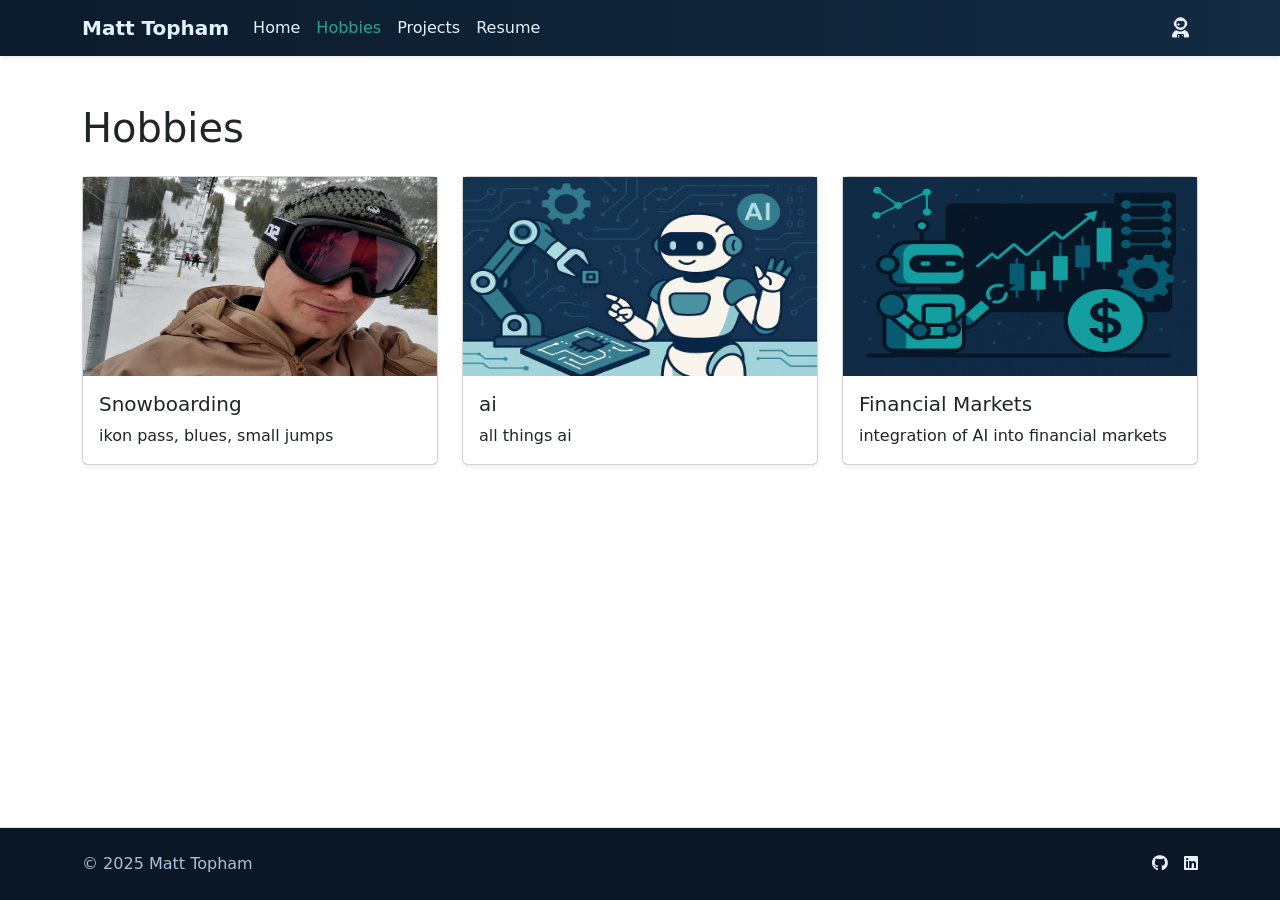
==== views/hobbies.html @ 817da655 "removed submission folder, moved everything up" ====
<!doctype html>
<html lang="en">
<head>
  <meta charset="utf-8" />
  <meta name="viewport" content="width=device-width, initial-scale=1" />
  <title>Hobbies Matt Topham</title>
  <meta name="description" content="Hobbies and interests." />
  <link rel="icon" href="../resources/img/favicon.ico">
  <link href="https://cdn.jsdelivr.net/npm/bootstrap@5.3.3/dist/css/bootstrap.min.css" rel="stylesheet" >
  <link href="https://cdnjs.cloudflare.com/ajax/libs/font-awesome/6.5.2/css/all.min.css" rel="stylesheet" />
  <link rel="stylesheet" href="../resources/css/style.css">
</head>
<body class="d-flex flex-column min-vh-100">
<nav class="navbar navbar-expand-lg navbar-dark bg-body-tertiary sticky-top shadow-sm">

  <div class="container">
    <a class="navbar-brand fw-bold" href="home.html">Matt Topham</a>
    <button class="navbar-toggler" type="button" data-bs-toggle="collapse" data-bs-target="#navMain" aria-controls="navMain" aria-expanded="false" aria-label="Toggle navigation">
      <span class="navbar-toggler-icon"></span>
    </button>
    <div class="collapse navbar-collapse" id="navMain">
      <ul class="navbar-nav me-auto mb-2 mb-lg-0">
        <li class="nav-item">
          <a class="nav-link " href="home.html">Home</a>
        </li>
        <li class="nav-item">
          <a class="nav-link active" href="hobbies.html">Hobbies</a>
        </li>
        <li class="nav-item">
          <a class="nav-link " href="projects.html">Projects</a>
        </li>
         <li class="nav-item">
          <a class="nav-link " href="resume.html">Resume</a>
        </li>
      </ul>
      <ul class="navbar-nav ms-auto">
        <li class="nav-item">
          <a class="nav-link" href="#" title="Profile">
            <i class="fa-solid fa-user-astronaut fa-lg"></i>
          </a>
        </li>
      </ul>
    </div>
  </div>
</nav>
<main class="py-5">
  <div class="container">
    <h1 class="mb-4">Hobbies</h1>

    <div class="row g-4 row-cols-1 row-cols-md-3">
      <!-- Snowboarding -->
      <div class="col">
        <div class="card h-100 shadow-sm hobby-card">
          <a href="https://github.com/thetopham" target="_blank" rel="noopener" aria-label="snowboarding" class="d-block ratio ratio-16x9">
            <img src="../resources/img/img1rectangle.jpg" alt="snowboarding" loading="lazy">
          </a>
          <div class="card-body">
            <h5 class="card-title">Snowboarding</h5>
            <p class="card-text">ikon pass, blues, small jumps</p>
          </div>
        </div>
      </div>

      <!-- AI -->
      <div class="col">
        <div class="card h-100 shadow-sm hobby-card">
          <a href="https://github.com/thetopham/" target="_blank" rel="noopener" aria-label="Open thetopham GitHub" class="d-block ratio ratio-16x9">
            <img src="../resources/img/img5.jpg" alt="ai artwork" loading="lazy">
          </a>
          <div class="card-body">
            <h5 class="card-title">ai</h5>
            <p class="card-text">all things ai</p>
          </div>
        </div>
      </div>

      <!-- Financial Markets -->
      <div class="col">
        <div class="card h-100 shadow-sm hobby-card">
          <a href="https://github.com/thetopham/tradingview-bot" target="_blank" rel="noopener" aria-label="Open tradingview-bot on GitHub" class="d-block ratio ratio-16x9">
            <img src="../resources/img/img6.jpg" alt="ai and financial market artwork" loading="lazy">
          </a>
          <div class="card-body">
            <h5 class="card-title">Financial Markets</h5>
            <p class="card-text">integration of AI into financial markets</p>
          </div>
        </div>
      </div>
    </div>
  </div>
</main>


<footer class="mt-auto py-4 border-top">
  <div class="container d-flex flex-column flex-md-row align-items-center justify-content-between gap-3">
    <span class="text-muted">&copy; 2025 Matt Topham</span>
    <div class="d-flex gap-3">
      <a class="text-decoration-none" href="https://github.com/thetopham" target="_blank" rel="noopener">
        <i class="fa-brands fa-github"></i> <span class="visually-hidden">GitHub</span>
      </a>
      <a class="text-decoration-none" href="https://www.linkedin.com/in/mrtopham" target="_blank" rel="noopener">
        <i class="fa-brands fa-linkedin"></i> <span class="visually-hidden">LinkedIn</span>
      </a>
      
    </div>
  </div>
</footer>
<script src="https://cdn.jsdelivr.net/npm/bootstrap@5.3.3/dist/js/bootstrap.bundle.min.js" ></script>
</body>
</html>
---- resources/css/style.css ----
:root{
  --brand-bg: #0b1b2b;
  --brand-accent: #2aa198;
}

html, body { scroll-behavior: smooth; }

/* navbar theme */
.navbar.bg-body-tertiary {
  background: linear-gradient(90deg, var(--brand-bg), #132b43);
}
.navbar .navbar-brand, .navbar .nav-link, .navbar .nav-link:focus {
  color: #e6f1ff;
}
.navbar .nav-link:hover, .navbar .nav-link.active {
  color: var(--brand-accent);
}

/* Buttons */
.btn-primary {
  background-color: var(--brand-accent);
  border-color: var(--brand-accent);
}
.btn-primary:hover {
  filter: brightness(0.95);
}

/* Home image */
.profile-img{
  width: 260px;
  height: 260px;
  object-fit: cover;
  object-position: center;
}

/* Footer */
footer {
  background-color: #0a1726;
}
footer .text-muted {
  color: #aac1da !important;
}
footer a { color: #e6f1ff; }
footer a:hover { color: var(--brand-accent); }
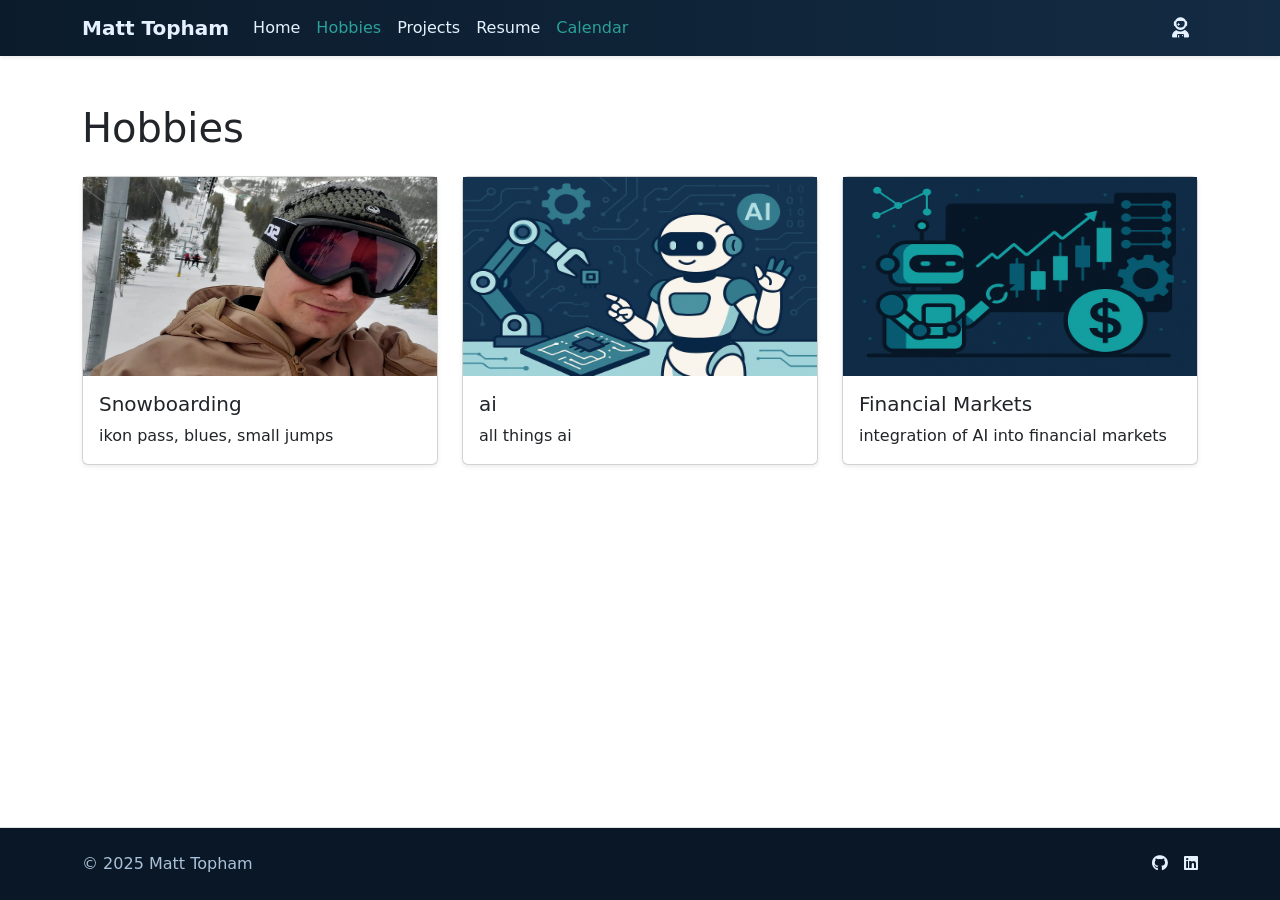
==== commit cae76f74: "Update hobbies.html" ====
--- a/views/hobbies.html
+++ b/views/hobbies.html
@@ -32,6 +32,7 @@
          <li class="nav-item">
           <a class="nav-link " href="resume.html">Resume</a>
         </li>
+         <li class="nav-item"><a class="nav-link active" href="Calendar/index.html">Calendar</a></li>
       </ul>
       <ul class="navbar-nav ms-auto">
         <li class="nav-item">
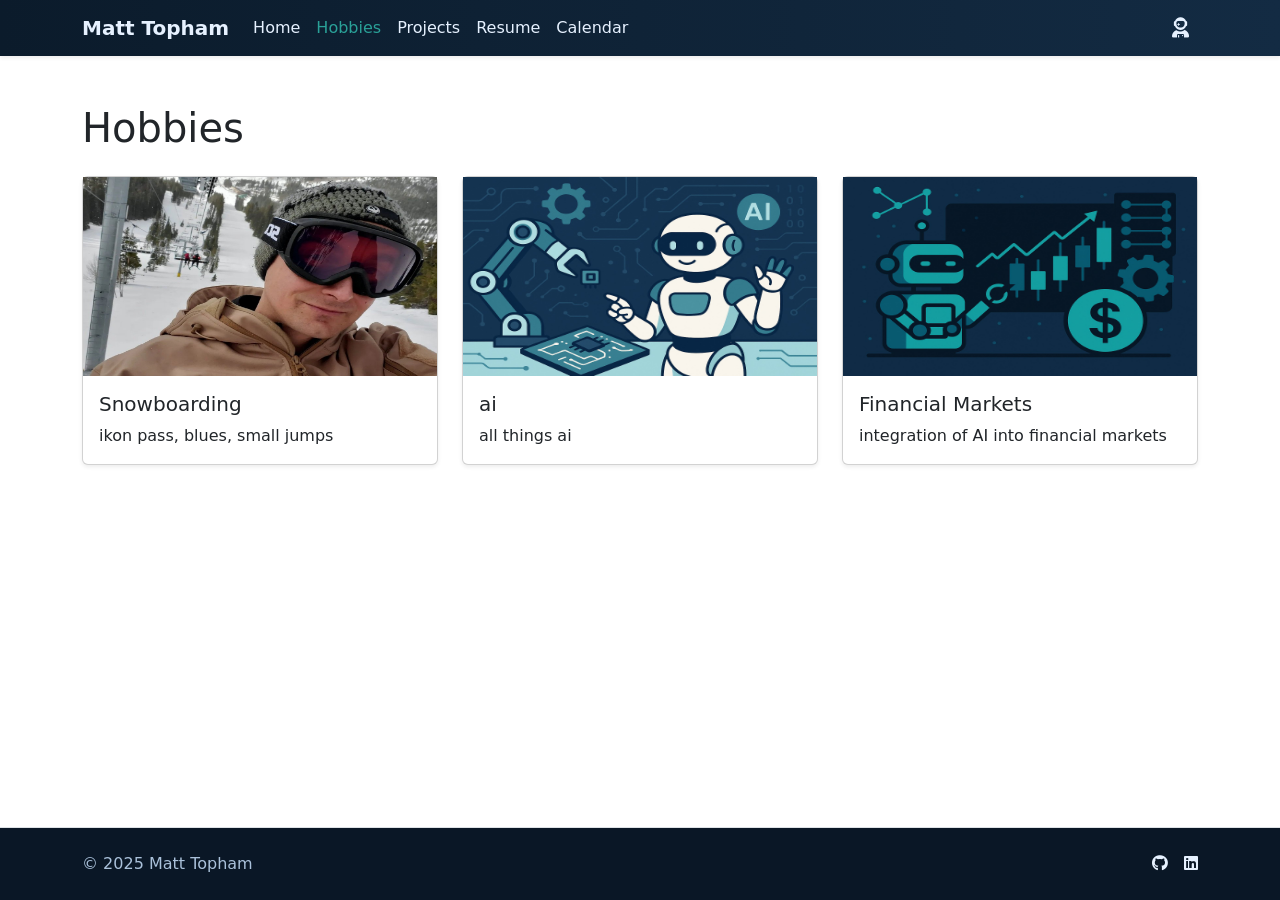
==== commit f09b6f0a: "Update hobbies.html" ====
--- a/views/hobbies.html
+++ b/views/hobbies.html
@@ -32,7 +32,9 @@
          <li class="nav-item">
           <a class="nav-link " href="resume.html">Resume</a>
         </li>
-         <li class="nav-item"><a class="nav-link active" href="Calendar/index.html">Calendar</a></li>
+         <li class="nav-item">
+          <a class="nav-link " href="https://thetopham.github.io/Calendar/index.html">Calendar</a>
+        </li>
       </ul>
       <ul class="navbar-nav ms-auto">
         <li class="nav-item">
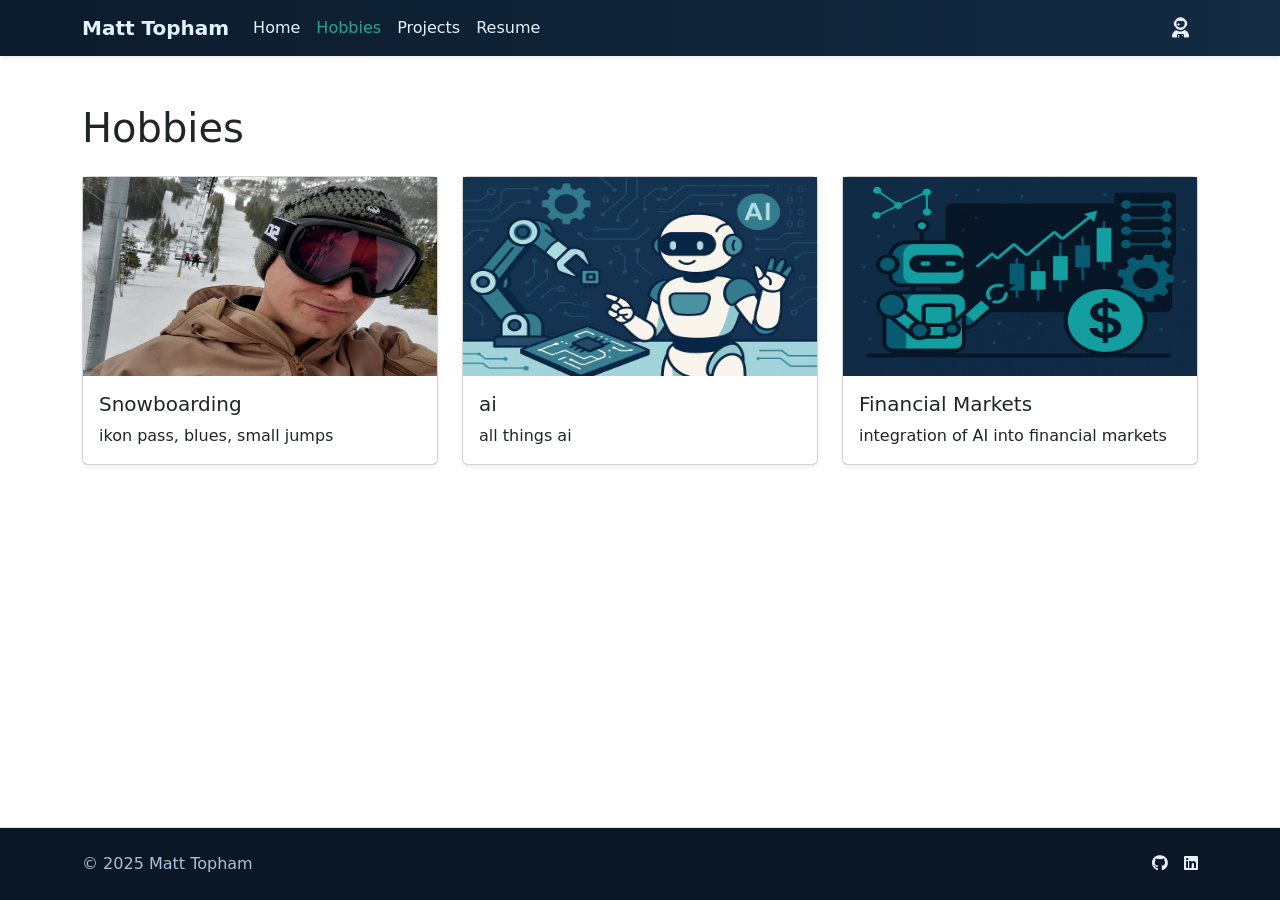
==== commit 36b8f8c0: "Update hobbies.html" ====
--- a/views/hobbies.html
+++ b/views/hobbies.html
@@ -32,9 +32,7 @@
          <li class="nav-item">
           <a class="nav-link " href="resume.html">Resume</a>
         </li>
-         <li class="nav-item">
-          <a class="nav-link " href="https://thetopham.github.io/Calendar/index.html">Calendar</a>
-        </li>
+         
       </ul>
       <ul class="navbar-nav ms-auto">
         <li class="nav-item">
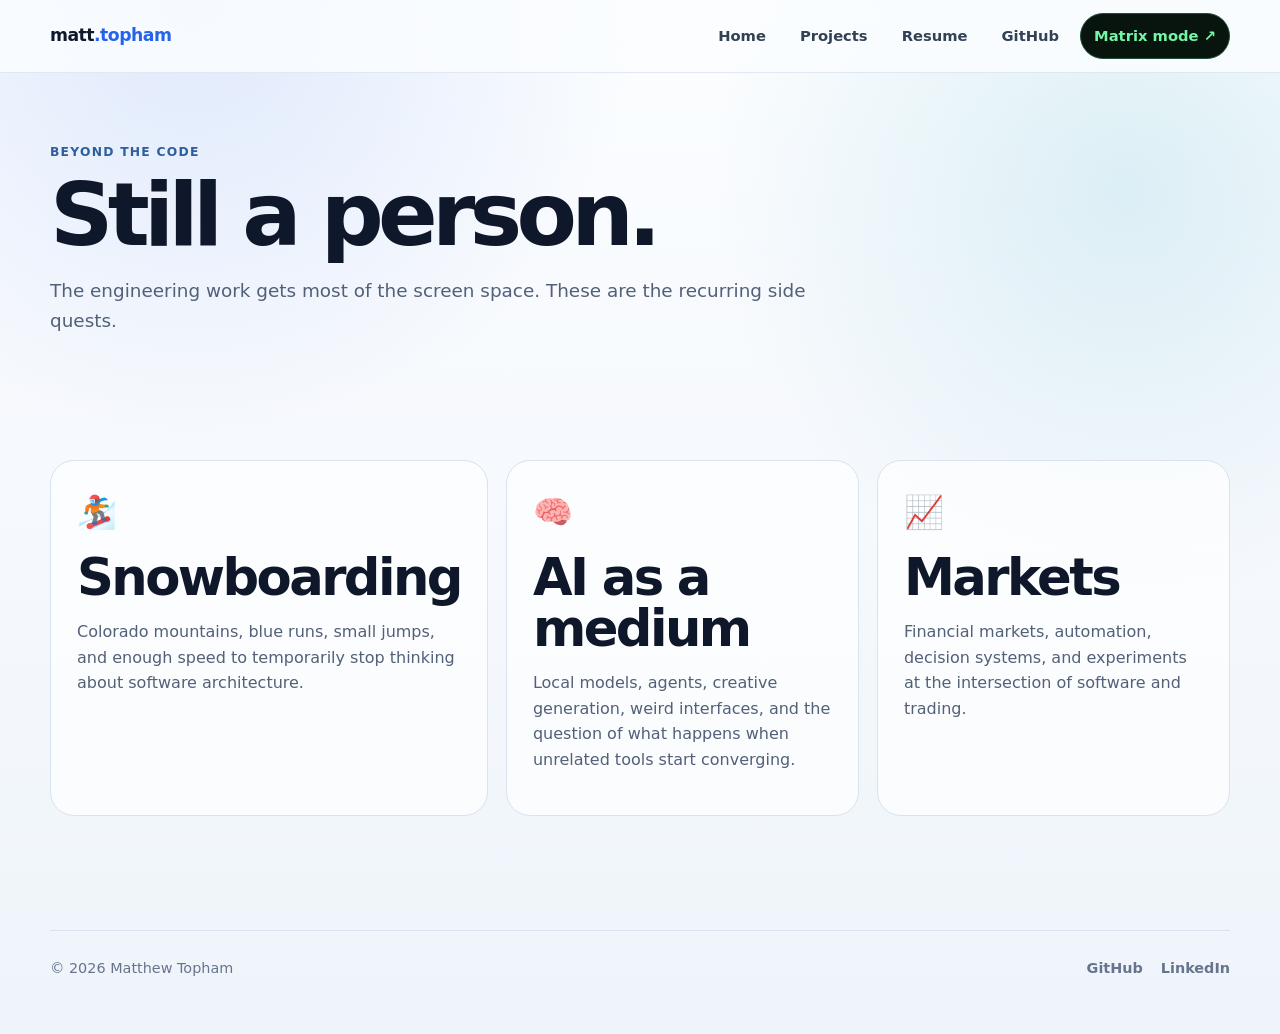
==== commit d9ccb0ec: "Refresh hobbies page" ====
--- a/views/hobbies.html
+++ b/views/hobbies.html
@@ -1,111 +1 @@
-<!doctype html>
-<html lang="en">
-<head>
-  <meta charset="utf-8" />
-  <meta name="viewport" content="width=device-width, initial-scale=1" />
-  <title>Hobbies Matt Topham</title>
-  <meta name="description" content="Hobbies and interests." />
-  <link rel="icon" href="../resources/img/favicon.ico">
-  <link href="https://cdn.jsdelivr.net/npm/bootstrap@5.3.3/dist/css/bootstrap.min.css" rel="stylesheet" >
-  <link href="https://cdnjs.cloudflare.com/ajax/libs/font-awesome/6.5.2/css/all.min.css" rel="stylesheet" />
-  <link rel="stylesheet" href="../resources/css/style.css">
-</head>
-<body class="d-flex flex-column min-vh-100">
-<nav class="navbar navbar-expand-lg navbar-dark bg-body-tertiary sticky-top shadow-sm">
-
-  <div class="container">
-    <a class="navbar-brand fw-bold" href="home.html">Matt Topham</a>
-    <button class="navbar-toggler" type="button" data-bs-toggle="collapse" data-bs-target="#navMain" aria-controls="navMain" aria-expanded="false" aria-label="Toggle navigation">
-      <span class="navbar-toggler-icon"></span>
-    </button>
-    <div class="collapse navbar-collapse" id="navMain">
-      <ul class="navbar-nav me-auto mb-2 mb-lg-0">
-        <li class="nav-item">
-          <a class="nav-link " href="home.html">Home</a>
-        </li>
-        <li class="nav-item">
-          <a class="nav-link active" href="hobbies.html">Hobbies</a>
-        </li>
-        <li class="nav-item">
-          <a class="nav-link " href="projects.html">Projects</a>
-        </li>
-         <li class="nav-item">
-          <a class="nav-link " href="resume.html">Resume</a>
-        </li>
-         
-      </ul>
-      <ul class="navbar-nav ms-auto">
-        <li class="nav-item">
-          <a class="nav-link" href="#" title="Profile">
-            <i class="fa-solid fa-user-astronaut fa-lg"></i>
-          </a>
-        </li>
-      </ul>
-    </div>
-  </div>
-</nav>
-<main class="py-5">
-  <div class="container">
-    <h1 class="mb-4">Hobbies</h1>
-
-    <div class="row g-4 row-cols-1 row-cols-md-3">
-      <!-- Snowboarding -->
-      <div class="col">
-        <div class="card h-100 shadow-sm hobby-card">
-          <a href="https://github.com/thetopham" target="_blank" rel="noopener" aria-label="snowboarding" class="d-block ratio ratio-16x9">
-            <img src="../resources/img/img1rectangle.jpg" alt="snowboarding" loading="lazy">
-          </a>
-          <div class="card-body">
-            <h5 class="card-title">Snowboarding</h5>
-            <p class="card-text">ikon pass, blues, small jumps</p>
-          </div>
-        </div>
-      </div>
-
-      <!-- AI -->
-      <div class="col">
-        <div class="card h-100 shadow-sm hobby-card">
-          <a href="https://github.com/thetopham/" target="_blank" rel="noopener" aria-label="Open thetopham GitHub" class="d-block ratio ratio-16x9">
-            <img src="../resources/img/img5.jpg" alt="ai artwork" loading="lazy">
-          </a>
-          <div class="card-body">
-            <h5 class="card-title">ai</h5>
-            <p class="card-text">all things ai</p>
-          </div>
-        </div>
-      </div>
-
-      <!-- Financial Markets -->
-      <div class="col">
-        <div class="card h-100 shadow-sm hobby-card">
-          <a href="https://github.com/thetopham/tradingview-bot" target="_blank" rel="noopener" aria-label="Open tradingview-bot on GitHub" class="d-block ratio ratio-16x9">
-            <img src="../resources/img/img6.jpg" alt="ai and financial market artwork" loading="lazy">
-          </a>
-          <div class="card-body">
-            <h5 class="card-title">Financial Markets</h5>
-            <p class="card-text">integration of AI into financial markets</p>
-          </div>
-        </div>
-      </div>
-    </div>
-  </div>
-</main>
-
-
-<footer class="mt-auto py-4 border-top">
-  <div class="container d-flex flex-column flex-md-row align-items-center justify-content-between gap-3">
-    <span class="text-muted">&copy; 2025 Matt Topham</span>
-    <div class="d-flex gap-3">
-      <a class="text-decoration-none" href="https://github.com/thetopham" target="_blank" rel="noopener">
-        <i class="fa-brands fa-github"></i> <span class="visually-hidden">GitHub</span>
-      </a>
-      <a class="text-decoration-none" href="https://www.linkedin.com/in/mrtopham" target="_blank" rel="noopener">
-        <i class="fa-brands fa-linkedin"></i> <span class="visually-hidden">LinkedIn</span>
-      </a>
-      
-    </div>
-  </div>
-</footer>
-<script src="https://cdn.jsdelivr.net/npm/bootstrap@5.3.3/dist/js/bootstrap.bundle.min.js" ></script>
-</body>
-</html>
+<!doctype html><html lang="en"><head><meta charset="utf-8"><meta name="viewport" content="width=device-width,initial-scale=1"><title>Beyond the code · Matthew Topham</title><meta name="description" content="Interests outside Matthew Topham's engineering work."><link rel="stylesheet" href="/resources/css/style.css"></head><body class="portfolio-site"><header class="site-header"><div class="site-shell site-nav"><a class="brand" href="/">matt<span>.topham</span></a><nav class="nav-links"><a href="/">Home</a><a href="/views/projects.html">Projects</a><a href="/views/resume.html">Resume</a><a href="https://github.com/thetopham">GitHub</a><a class="matrix-link" href="https://thetopham.com/">Matrix mode ↗</a></nav></div></header><main><section class="page-hero"><div class="site-shell"><div class="section-kicker">Beyond the code</div><h1>Still a person.</h1><p>The engineering work gets most of the screen space. These are the recurring side quests.</p></div></section><section class="section"><div class="site-shell hobby-grid"><article class="hobby-card"><div class="hobby-icon">🏂</div><h2>Snowboarding</h2><p>Colorado mountains, blue runs, small jumps, and enough speed to temporarily stop thinking about software architecture.</p></article><article class="hobby-card"><div class="hobby-icon">🧠</div><h2>AI as a medium</h2><p>Local models, agents, creative generation, weird interfaces, and the question of what happens when unrelated tools start converging.</p></article><article class="hobby-card"><div class="hobby-icon">📈</div><h2>Markets</h2><p>Financial markets, automation, decision systems, and experiments at the intersection of software and trading.</p></article></div></section></main><footer class="footer"><div class="site-shell footer-inner"><span>© 2026 Matthew Topham</span><div class="footer-links"><a href="https://github.com/thetopham">GitHub</a><a href="https://www.linkedin.com/in/mrtopham">LinkedIn</a></div></div></footer></body></html>
--- a/resources/css/style.css
+++ b/resources/css/style.css
@@ -1,44 +1,33 @@
-:root{
-  --brand-bg: #0b1b2b;
-  --brand-accent: #2aa198;
+:root {
+  --ink: #0f172a;
+  --muted: #526078;
+  --line: #d9e2ef;
+  --paper: #f7f9fc;
+  --card: rgba(255,255,255,.86);
+  --navy: #0b1730;
+  --blue: #2563eb;
+  --cyan: #0891b2;
+  --lime: #67e8f9;
+  --shadow: 0 24px 60px rgba(15, 23, 42, .10);
 }
-
-html, body { scroll-behavior: smooth; }
-
-/* navbar theme */
-.navbar.bg-body-tertiary {
-  background: linear-gradient(90deg, var(--brand-bg), #132b43);
-}
-.navbar .navbar-brand, .navbar .nav-link, .navbar .nav-link:focus {
-  color: #e6f1ff;
-}
-.navbar .nav-link:hover, .navbar .nav-link.active {
-  color: var(--brand-accent);
-}
-
-/* Buttons */
-.btn-primary {
-  background-color: var(--brand-accent);
-  border-color: var(--brand-accent);
-}
-.btn-primary:hover {
-  filter: brightness(0.95);
-}
-
-/* Home image */
-.profile-img{
-  width: 260px;
-  height: 260px;
-  object-fit: cover;
-  object-position: center;
-}
-
-/* Footer */
-footer {
-  background-color: #0a1726;
-}
-footer .text-muted {
-  color: #aac1da !important;
-}
-footer a { color: #e6f1ff; }
-footer a:hover { color: var(--brand-accent); }
+*{box-sizing:border-box}
+.portfolio-site{margin:0;min-height:100vh;color:var(--ink);background:
+ radial-gradient(circle at 15% 0%, rgba(37,99,235,.13), transparent 28rem),
+ radial-gradient(circle at 88% 18%, rgba(8,145,178,.12), transparent 26rem),
+ linear-gradient(180deg,#fbfdff 0%,#f6f9fd 48%,#eef4fa 100%);font-family:Inter,ui-sans-serif,system-ui,-apple-system,BlinkMacSystemFont,"Segoe UI",sans-serif;line-height:1.6}
+.portfolio-site a{color:inherit}.site-shell{width:min(1180px,calc(100% - 36px));margin:auto}.site-header{position:sticky;top:0;z-index:20;border-bottom:1px solid rgba(217,226,239,.75);background:rgba(251,253,255,.84);backdrop-filter:blur(16px)}
+.site-nav{min-height:72px;display:flex;align-items:center;justify-content:space-between;gap:22px}.brand{text-decoration:none;font-weight:850;letter-spacing:-.03em;font-size:1.08rem}.brand span{color:var(--blue)}
+.nav-links{display:flex;align-items:center;gap:8px;flex-wrap:wrap}.nav-links a{text-decoration:none;padding:10px 13px;border-radius:999px;color:#334155;font-weight:700;font-size:.92rem}.nav-links a:hover,.nav-links a[aria-current="page"]{background:#eaf1ff;color:#1749b8}.nav-links .matrix-link{background:#08140e;color:#75f6a6;border:1px solid #214f36}.nav-links .matrix-link:hover{background:#0b1d13;color:#9cffbd}
+.hero{padding:82px 0 50px}.hero-grid{display:grid;grid-template-columns:minmax(0,1.16fr) minmax(340px,.84fr);gap:48px;align-items:center}.eyebrow{display:inline-flex;align-items:center;gap:8px;border:1px solid #cfe0fb;background:rgba(255,255,255,.7);padding:7px 11px;border-radius:999px;color:#31598e;font-weight:800;font-size:.78rem;letter-spacing:.11em;text-transform:uppercase}.eyebrow::before{content:"";width:7px;height:7px;background:#22c55e;border-radius:50%;box-shadow:0 0 0 5px rgba(34,197,94,.11)}
+.hero h1{font-size:clamp(3rem,7vw,6.6rem);line-height:.93;letter-spacing:-.065em;margin:22px 0 26px;max-width:880px}.hero h1 em{font-style:normal;color:var(--blue)}.hero-copy{font-size:clamp(1.08rem,2vw,1.3rem);color:var(--muted);max-width:760px}.cta-row{display:flex;flex-wrap:wrap;gap:12px;margin-top:30px}.btn{display:inline-flex;align-items:center;justify-content:center;gap:9px;text-decoration:none;border-radius:14px;padding:13px 18px;font-weight:800;border:1px solid transparent}.portfolio-site .btn-primary{background:var(--navy);color:white;box-shadow:0 10px 24px rgba(11,23,48,.18)}.portfolio-site .btn-primary:hover{transform:translateY(-1px);background:#15284d}.portfolio-site .btn-secondary{border-color:#cad7e8;background:rgba(255,255,255,.76);color:#22304a}.portfolio-site .btn-secondary:hover{border-color:#a9bdd9;background:white}
+.pipeline-card{position:relative;background:linear-gradient(155deg,#0a1730,#0b2242 58%,#07324a);color:white;padding:30px;border-radius:30px;box-shadow:0 34px 90px rgba(5,18,40,.24);overflow:hidden}.pipeline-card::after{content:"";position:absolute;inset:auto -18% -40% 12%;height:260px;background:radial-gradient(circle,rgba(34,211,238,.23),transparent 67%)}.pipeline-label{font-size:.76rem;text-transform:uppercase;letter-spacing:.14em;color:#8edffc;font-weight:850}.pipeline-card h2{font-size:1.55rem;line-height:1.2;margin:9px 0 22px}.pipe{position:relative;z-index:2;display:grid;gap:10px}.pipe-step{display:grid;grid-template-columns:42px 1fr;gap:12px;align-items:center;background:rgba(255,255,255,.07);border:1px solid rgba(255,255,255,.12);border-radius:16px;padding:12px 14px}.pipe-step strong{display:block;font-size:.95rem}.pipe-step small{color:#a9bdd7}.pipe-num{width:40px;height:40px;border-radius:12px;display:grid;place-items:center;background:#143a68;color:#8cf1ff;font-weight:900}.pipeline-note{position:relative;z-index:2;margin:18px 2px 0;color:#a9bdd7;font-size:.88rem}
+.metrics{padding:18px 0 68px}.metric-grid{display:grid;grid-template-columns:repeat(4,1fr);gap:14px}.metric{padding:20px;border:1px solid var(--line);border-radius:18px;background:rgba(255,255,255,.58)}.metric b{font-size:1.55rem;display:block;letter-spacing:-.04em}.metric span{font-size:.87rem;color:var(--muted)}
+.section{padding:72px 0}.section-head{display:flex;justify-content:space-between;align-items:end;gap:24px;margin-bottom:30px}.section-kicker{color:#2f5e9f;font-weight:850;letter-spacing:.1em;text-transform:uppercase;font-size:.77rem}.section h2{font-size:clamp(2rem,4vw,3.5rem);line-height:1;letter-spacing:-.05em;margin:7px 0 0}.section-head p{max-width:540px;color:var(--muted);margin:0}.system-grid{display:grid;grid-template-columns:repeat(3,1fr);gap:18px}.system-card{min-height:300px;padding:26px;border-radius:24px;border:1px solid var(--line);background:var(--card);box-shadow:0 14px 40px rgba(15,23,42,.05);display:flex;flex-direction:column}.system-card.featured{grid-column:span 2;background:linear-gradient(145deg,#0c1933,#14284a);color:white;border-color:#1e355e}.card-tag{display:inline-flex;align-self:flex-start;padding:6px 9px;border-radius:999px;background:#eaf2ff;color:#2053a9;font-weight:850;font-size:.72rem;text-transform:uppercase;letter-spacing:.07em}.featured .card-tag{background:#173c68;color:#91eafb}.system-card h3{font-size:1.5rem;line-height:1.15;letter-spacing:-.035em;margin:18px 0 11px}.system-card p{color:var(--muted);margin:0 0 22px}.featured p{color:#b8c9de}.card-links{margin-top:auto;display:flex;gap:14px;flex-wrap:wrap}.card-links a{font-weight:800;color:#2459b6;text-decoration:none}.featured .card-links a{color:#83eaff}.card-links a:hover{text-decoration:underline}
+.stack-strip{display:flex;gap:8px;flex-wrap:wrap;margin-top:18px}.chip{padding:6px 9px;border-radius:9px;background:#eef3f8;color:#41516b;font-weight:700;font-size:.76rem}.featured .chip{background:#142f53;color:#b9d6ef}
+.projects-list{display:grid;gap:16px}.project-row{display:grid;grid-template-columns:210px 1fr auto;gap:24px;align-items:center;border:1px solid var(--line);background:rgba(255,255,255,.67);border-radius:22px;padding:22px 24px}.project-row h3{margin:0;font-size:1.22rem;letter-spacing:-.02em}.project-row p{margin:4px 0 0;color:var(--muted)}.project-type{color:#39648e;font-weight:850;font-size:.75rem;text-transform:uppercase;letter-spacing:.08em}.project-link{text-decoration:none;font-weight:850;color:#2053a9;white-space:nowrap}.project-link:hover{text-decoration:underline}
+.about-panel{display:grid;grid-template-columns:230px 1fr;gap:34px;align-items:center;padding:30px;border:1px solid var(--line);background:rgba(255,255,255,.72);border-radius:28px;box-shadow:var(--shadow)}.portrait-wrap{position:relative}.portrait{width:210px;height:210px;border-radius:28px;object-fit:cover;filter:saturate(.9) contrast(1.03);box-shadow:0 18px 45px rgba(15,23,42,.16)}.portrait-wrap::after{content:"Boulder, CO";position:absolute;bottom:-10px;right:-4px;background:var(--navy);color:#fff;padding:7px 11px;border-radius:10px;font-size:.75rem;font-weight:850}.about-panel h3{font-size:1.8rem;margin:0 0 8px;letter-spacing:-.04em}.about-panel p{color:var(--muted);margin:0 0 14px}.text-link{font-weight:800;text-decoration:none;color:#2459b6}.text-link:hover{text-decoration:underline}
+.page-hero{padding:70px 0 34px}.page-hero h1{font-size:clamp(3rem,7vw,5.5rem);letter-spacing:-.065em;line-height:.95;margin:10px 0 20px}.page-hero p{max-width:760px;color:var(--muted);font-size:1.15rem}.detail-grid{display:grid;grid-template-columns:repeat(2,1fr);gap:18px}.detail-card{padding:26px;border:1px solid var(--line);border-radius:24px;background:rgba(255,255,255,.75)}.detail-card h2{font-size:1.55rem;margin:8px 0 10px;letter-spacing:-.04em}.detail-card p{color:var(--muted)}.proof-list{padding-left:18px;color:#43516a}.proof-list li{margin:8px 0}.detail-card .card-links{margin-top:20px}.hobby-grid{display:grid;grid-template-columns:repeat(3,1fr);gap:18px}.hobby-card{padding:26px;border-radius:24px;border:1px solid var(--line);background:rgba(255,255,255,.7)}.hobby-icon{font-size:2rem}.hobby-card h2{margin:14px 0 8px}.hobby-card p{color:var(--muted)}
+.footer{padding:42px 0 54px}.footer-inner{border-top:1px solid var(--line);padding-top:26px;display:flex;justify-content:space-between;gap:20px;color:#66758d;font-size:.9rem}.footer-links{display:flex;gap:18px}.footer-links a{text-decoration:none;font-weight:750}.footer-links a:hover{color:var(--blue)}
+@media (max-width:900px){.hero-grid{grid-template-columns:1fr}.pipeline-card{max-width:650px}.metric-grid{grid-template-columns:repeat(2,1fr)}.system-grid{grid-template-columns:1fr}.system-card.featured{grid-column:auto}.detail-grid{grid-template-columns:1fr}.project-row{grid-template-columns:1fr}.project-link{justify-self:start}.hobby-grid{grid-template-columns:1fr}.about-panel{grid-template-columns:1fr}.portrait{width:180px;height:180px}}
+@media (max-width:640px){.site-shell{width:min(100% - 24px,1180px)}.site-nav{min-height:64px}.nav-links a:not(.matrix-link){display:none}.hero{padding:54px 0 34px}.hero h1{font-size:clamp(3rem,16vw,4.5rem)}.metric-grid{grid-template-columns:1fr 1fr}.section{padding:54px 0}.section-head{align-items:start;flex-direction:column}.project-row{padding:20px}.footer-inner{flex-direction:column}.about-panel{padding:22px}.pipeline-card{padding:22px;border-radius:24px}}
+@media (prefers-reduced-motion: reduce){*{scroll-behavior:auto!important;transition:none!important}}
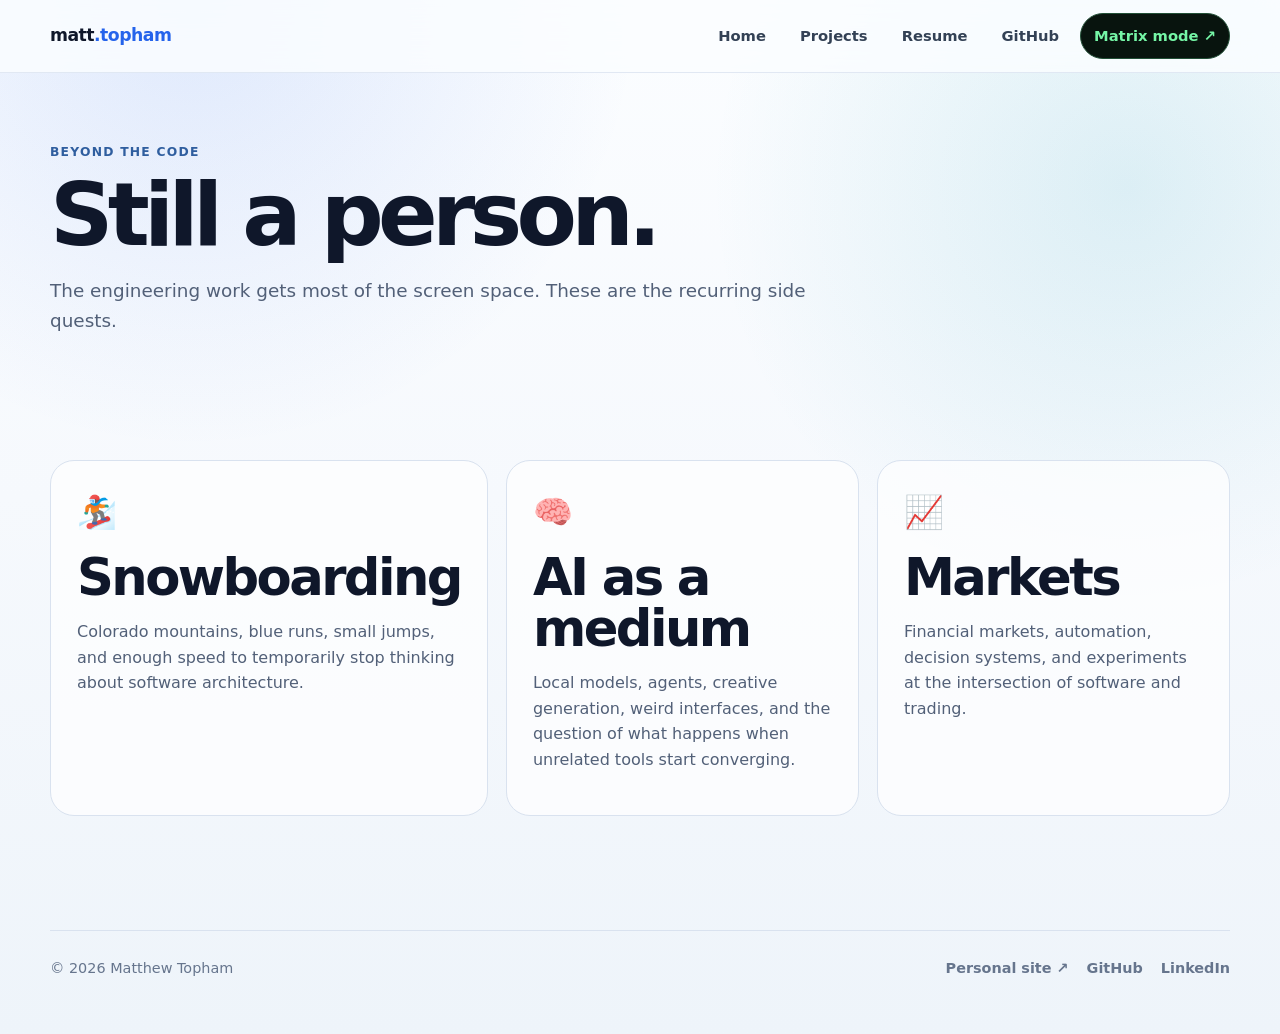
==== commit ef7e5b60: "Polish public portfolio and remove source downloads" ====
--- a/views/hobbies.html
+++ b/views/hobbies.html
@@ -1 +1 @@
-<!doctype html><html lang="en"><head><meta charset="utf-8"><meta name="viewport" content="width=device-width,initial-scale=1"><title>Beyond the code · Matthew Topham</title><meta name="description" content="Interests outside Matthew Topham's engineering work."><link rel="stylesheet" href="/resources/css/style.css"></head><body class="portfolio-site"><header class="site-header"><div class="site-shell site-nav"><a class="brand" href="/">matt<span>.topham</span></a><nav class="nav-links"><a href="/">Home</a><a href="/views/projects.html">Projects</a><a href="/views/resume.html">Resume</a><a href="https://github.com/thetopham">GitHub</a><a class="matrix-link" href="https://thetopham.com/">Matrix mode ↗</a></nav></div></header><main><section class="page-hero"><div class="site-shell"><div class="section-kicker">Beyond the code</div><h1>Still a person.</h1><p>The engineering work gets most of the screen space. These are the recurring side quests.</p></div></section><section class="section"><div class="site-shell hobby-grid"><article class="hobby-card"><div class="hobby-icon">🏂</div><h2>Snowboarding</h2><p>Colorado mountains, blue runs, small jumps, and enough speed to temporarily stop thinking about software architecture.</p></article><article class="hobby-card"><div class="hobby-icon">🧠</div><h2>AI as a medium</h2><p>Local models, agents, creative generation, weird interfaces, and the question of what happens when unrelated tools start converging.</p></article><article class="hobby-card"><div class="hobby-icon">📈</div><h2>Markets</h2><p>Financial markets, automation, decision systems, and experiments at the intersection of software and trading.</p></article></div></section></main><footer class="footer"><div class="site-shell footer-inner"><span>© 2026 Matthew Topham</span><div class="footer-links"><a href="https://github.com/thetopham">GitHub</a><a href="https://www.linkedin.com/in/mrtopham">LinkedIn</a></div></div></footer></body></html>+<!doctype html><html lang="en"><head><meta charset="utf-8"><meta name="viewport" content="width=device-width,initial-scale=1"><title>Beyond the code · Matthew Topham</title><meta name="description" content="Interests outside Matthew Topham's engineering work."><link rel="stylesheet" href="/resources/css/style.css"></head><body class="portfolio-site"><header class="site-header"><div class="site-shell site-nav"><a class="brand" href="/">matt<span>.topham</span></a><nav class="nav-links"><a href="/">Home</a><a href="/views/projects.html">Projects</a><a href="/views/resume.html">Resume</a><a href="https://github.com/thetopham">GitHub</a><a class="matrix-link" href="https://thetopham.com/">Matrix mode ↗</a></nav></div></header><main><section class="page-hero"><div class="site-shell"><div class="section-kicker">Beyond the code</div><h1>Still a person.</h1><p>The engineering work gets most of the screen space. These are the recurring side quests.</p></div></section><section class="section"><div class="site-shell hobby-grid"><article class="hobby-card"><div class="hobby-icon">🏂</div><h2>Snowboarding</h2><p>Colorado mountains, blue runs, small jumps, and enough speed to temporarily stop thinking about software architecture.</p></article><article class="hobby-card"><div class="hobby-icon">🧠</div><h2>AI as a medium</h2><p>Local models, agents, creative generation, weird interfaces, and the question of what happens when unrelated tools start converging.</p></article><article class="hobby-card"><div class="hobby-icon">📈</div><h2>Markets</h2><p>Financial markets, automation, decision systems, and experiments at the intersection of software and trading.</p></article></div></section></main><footer class="footer"><div class="site-shell footer-inner"><span>© 2026 Matthew Topham</span><div class="footer-links"><a href="https://thetopham.com/">Personal site ↗</a><a href="https://github.com/thetopham">GitHub</a><a href="https://www.linkedin.com/in/mrtopham">LinkedIn</a></div></div></footer></body></html>
--- a/resources/css/style.css
+++ b/resources/css/style.css
@@ -29,5 +29,5 @@
 .page-hero{padding:70px 0 34px}.page-hero h1{font-size:clamp(3rem,7vw,5.5rem);letter-spacing:-.065em;line-height:.95;margin:10px 0 20px}.page-hero p{max-width:760px;color:var(--muted);font-size:1.15rem}.detail-grid{display:grid;grid-template-columns:repeat(2,1fr);gap:18px}.detail-card{padding:26px;border:1px solid var(--line);border-radius:24px;background:rgba(255,255,255,.75)}.detail-card h2{font-size:1.55rem;margin:8px 0 10px;letter-spacing:-.04em}.detail-card p{color:var(--muted)}.proof-list{padding-left:18px;color:#43516a}.proof-list li{margin:8px 0}.detail-card .card-links{margin-top:20px}.hobby-grid{display:grid;grid-template-columns:repeat(3,1fr);gap:18px}.hobby-card{padding:26px;border-radius:24px;border:1px solid var(--line);background:rgba(255,255,255,.7)}.hobby-icon{font-size:2rem}.hobby-card h2{margin:14px 0 8px}.hobby-card p{color:var(--muted)}
 .footer{padding:42px 0 54px}.footer-inner{border-top:1px solid var(--line);padding-top:26px;display:flex;justify-content:space-between;gap:20px;color:#66758d;font-size:.9rem}.footer-links{display:flex;gap:18px}.footer-links a{text-decoration:none;font-weight:750}.footer-links a:hover{color:var(--blue)}
 @media (max-width:900px){.hero-grid{grid-template-columns:1fr}.pipeline-card{max-width:650px}.metric-grid{grid-template-columns:repeat(2,1fr)}.system-grid{grid-template-columns:1fr}.system-card.featured{grid-column:auto}.detail-grid{grid-template-columns:1fr}.project-row{grid-template-columns:1fr}.project-link{justify-self:start}.hobby-grid{grid-template-columns:1fr}.about-panel{grid-template-columns:1fr}.portrait{width:180px;height:180px}}
-@media (max-width:640px){.site-shell{width:min(100% - 24px,1180px)}.site-nav{min-height:64px}.nav-links a:not(.matrix-link){display:none}.hero{padding:54px 0 34px}.hero h1{font-size:clamp(3rem,16vw,4.5rem)}.metric-grid{grid-template-columns:1fr 1fr}.section{padding:54px 0}.section-head{align-items:start;flex-direction:column}.project-row{padding:20px}.footer-inner{flex-direction:column}.about-panel{padding:22px}.pipeline-card{padding:22px;border-radius:24px}}
+@media (max-width:640px){.site-shell{width:min(100% - 24px,1180px)}.site-nav{min-height:auto;padding:10px 0;flex-wrap:wrap;gap:8px}.brand{width:100%}.nav-links{width:100%;display:flex;gap:6px;flex-wrap:wrap}.nav-links a{display:block;flex:1 1 auto;min-width:max-content;text-align:center;padding:8px 10px;font-size:.82rem}.hero{padding:54px 0 34px}.hero h1{font-size:clamp(3rem,16vw,4.5rem)}.metric-grid{grid-template-columns:1fr 1fr}.section{padding:54px 0}.section-head{align-items:start;flex-direction:column}.project-row{padding:20px}.footer-inner{flex-direction:column}.about-panel{padding:22px}.pipeline-card{padding:22px;border-radius:24px}}
 @media (prefers-reduced-motion: reduce){*{scroll-behavior:auto!important;transition:none!important}}
